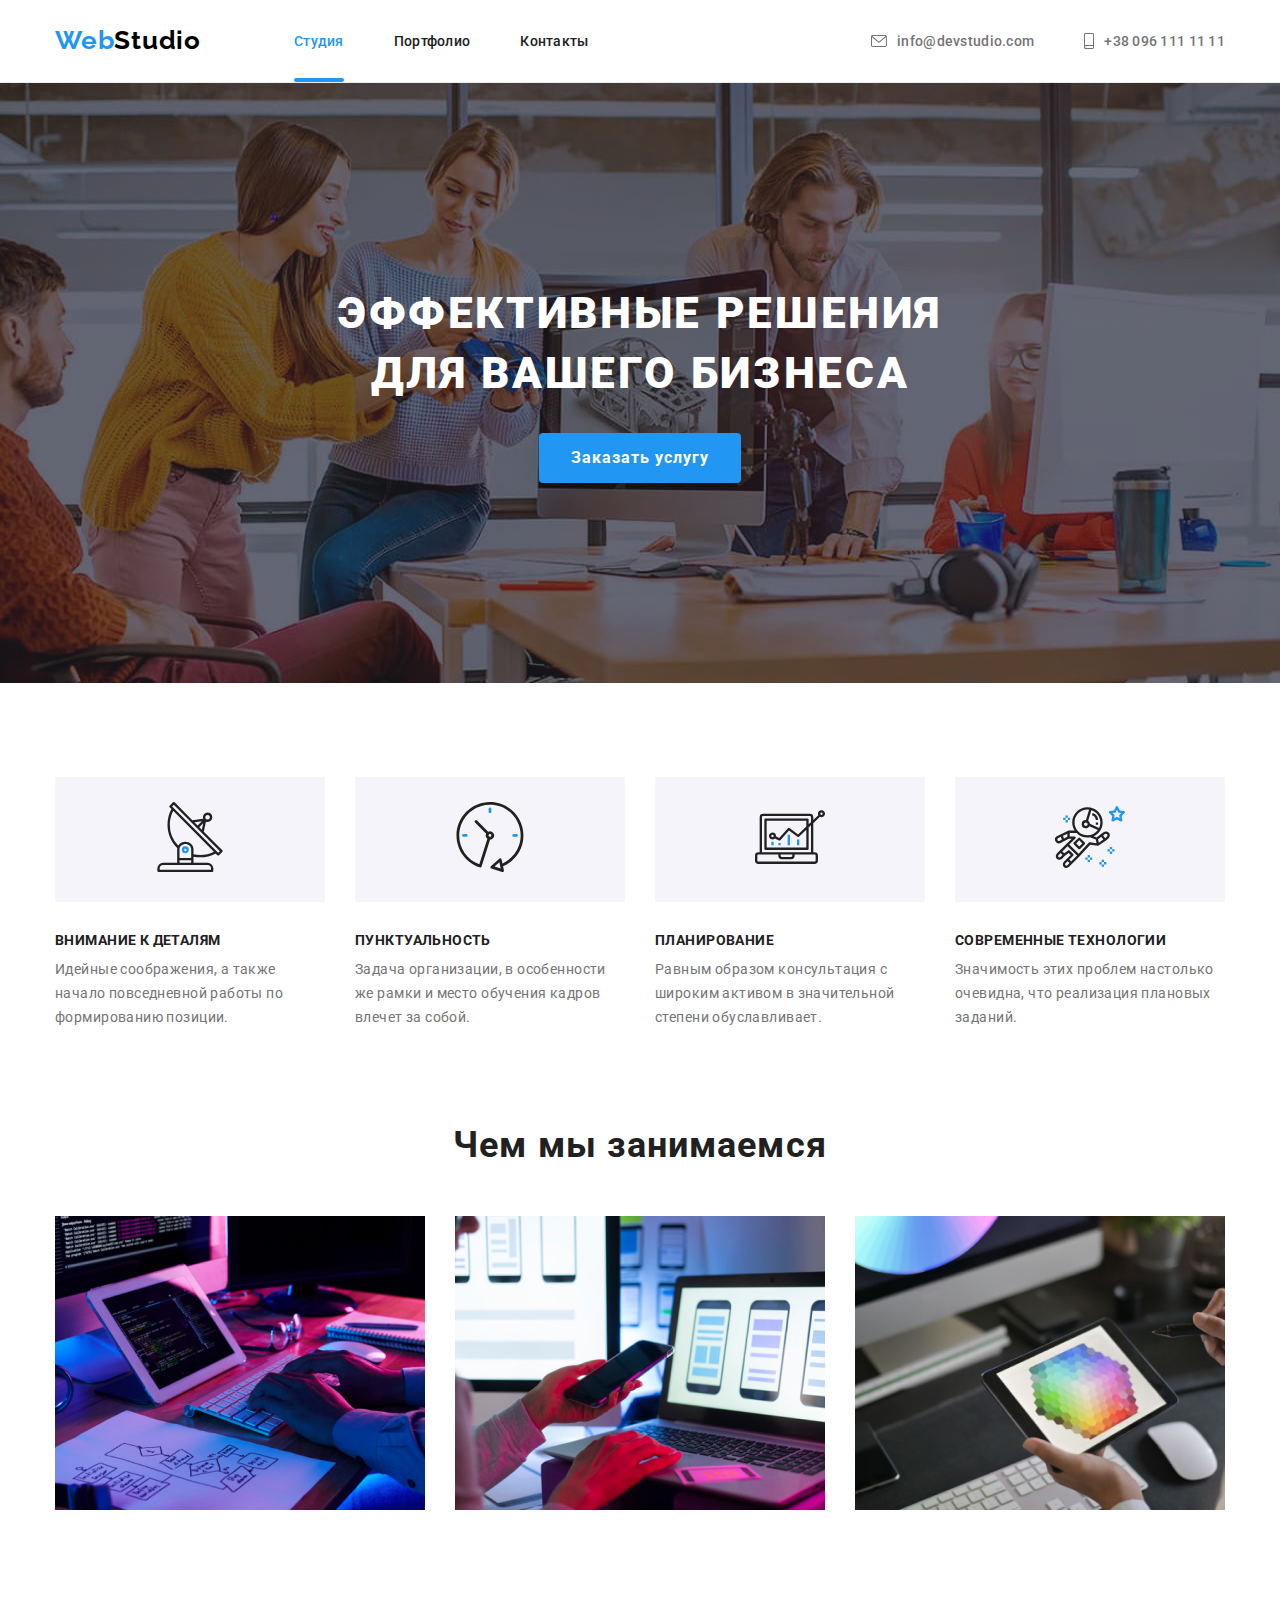
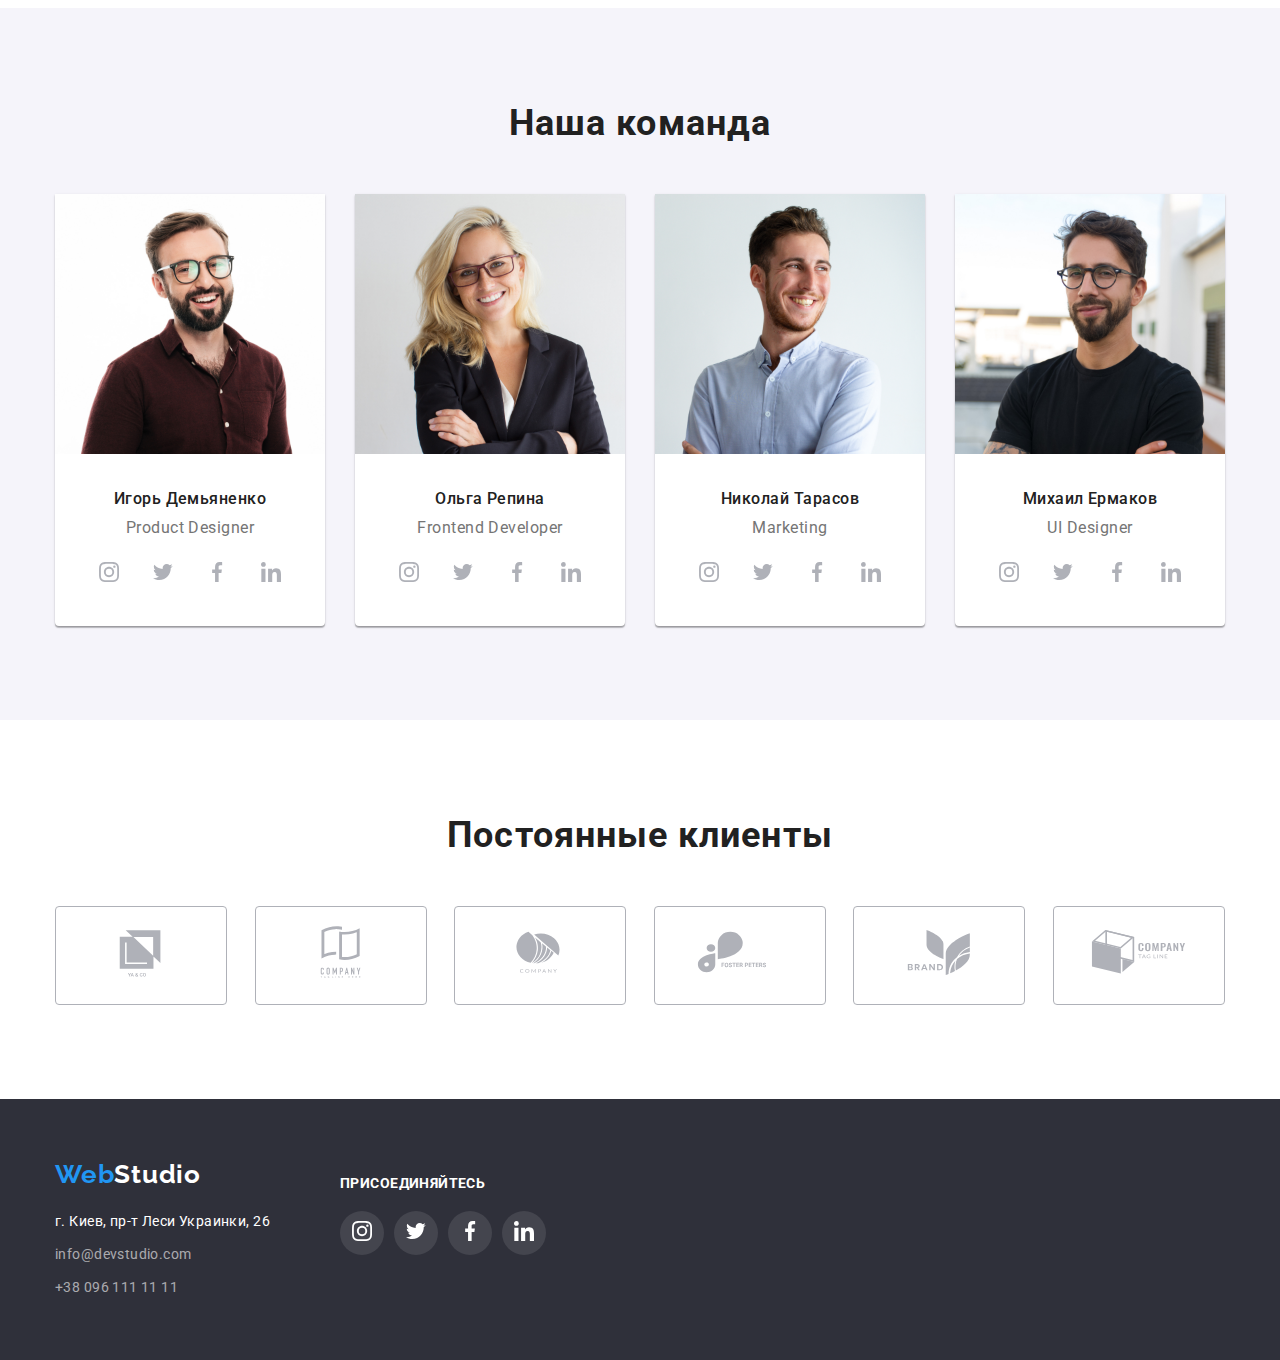
==== index.html @ 6a9461f4 "start" ====
<!DOCTYPE html>
<html lang="ru">
<head>
    <meta charset="UTF-8">
    <meta http-equiv="X-UA-Compatible" content="IE=edge">
    <meta name="viewport" content="width=device-width, initial-scale=1.0">
    <title>goit-markup-hw-01</title>
    <link rel="preconnect" href="https://fonts.gstatic.com">
    <link href="https://fonts.googleapis.com/css2?family=Raleway:wght@700&family=Roboto:wght@400;500;700;900&display=swap"
        rel="stylesheet">
    <link rel="stylesheet" href="https://cdnjs.cloudflare.com/ajax/libs/modern-normalize/1.0.0/modern-normalize.min.css">
    <link rel="stylesheet" href="./css/styles.css">
</head>
<body>
    <header class="page-header">
        <div class="container nav-media">
            <nav class="main-nav">
                <a href="./index.html" class="logo"> <span class="logo-primary">Web</span>Studio</a>
                <ul class="site-nav">
                    <li class="item"><a href="./index.html" class="link current">Студия</a></li>
                    <li class="item"><a href="./portfolio.html" class="link">Портфолио</a></li>
                    <li class="item"><a href="" class="link">Контакты</a></li>
                </ul>
            </nav>
            <ul class="site-media">
                <li class="item"><a href="mailto:info@devstudio.com" class="link"><svg class="icon" width="16px" height="12px">
                    <use href="./images/svg/symbol-defs.svg#envelope"></use>
                </svg>info@devstudio.com</a></li>
                <li class="item"><a href="tel:+380961111111" class="link"><svg class="icon" width="10px" height="16px">
                    <use href="./images/svg/symbol-defs.svg#smartphone"></use>
                </svg>+38 096 111 11 11</a></li>
            </ul>
        </div>
    </header>

    <main>
        <section class="hero">
            <div class="container">
                <h1 class="hero-title">Эффективные решения <br />для вашего бизнеса</h1>
                <button type="button" class="button primary">Заказать услугу</button>
            </div>
        </section>
        <section class="section">
            <div class="container">
                <h2 class="visually-hidden">Наши преимущества</h2>
                <ul class="features">
                    <li class="item">
                        <div class="features-icon">
                            <svg class="icon" width="70px" height="70px">
                                <use href="./images/svg/symbol-defs.svg#antenna1"></use>
                            </svg>
                        </div>  
                        <h3 class="features-title">Внимание к деталям</h3>
                        <p class="features-description">
                            Идейные соображения, а также начало повседневной работы по формированию позиции.
                        </p>
                    </li>
                    <li class="item">
                        <div class="features-icon">
                            <svg class="icon" width="70px" height="70px">
                                <use href="./images/svg/symbol-defs.svg#clock1"></use>
                            </svg>
                        </div>
                        <h3 class="features-title">Пунктуальность</h3>
                        <p class="features-description">
                            Задача организации, в особенности же рамки и место обучения кадров влечет за собой.
                        </p>
                    </li>
                    <li class="item">
                        <div class="features-icon">
                            <svg class="icon" width="70px" height="70px">
                                <use href="./images/svg/symbol-defs.svg#diagram1"></use>
                            </svg>
                        </div>
                        <h3 class="features-title">Планирование</h3>
                        <p class="features-description">
                            Равным образом консультация с широким активом в значительной степени обуславливает.
                        </p>
                    </li>
                    <li class="item">
                        <div class="features-icon">
                            <svg class="icon" width="70px" height="70px">
                                <use href="./images/svg/symbol-defs.svg#astronaut1"></use>
                            </svg>
                        </div>
                        <h3 class="features-title">Современные технологии</h3>
                        <p class="features-description">Значимость этих проблем настолько очевидна, что реализация плановых заданий.</p>
                    </li>
                </ul>
            </div>
        </section>
        <section class="section">
          <div class="container">
                <h2 class="section-title">Чем мы занимаемся</h2>
                <ul class="speciality">
                    <li class="item"><img src="./images/box1.jpg" alt="box1" width="370"></li>
                    <li class="item"><img src="./images/box2.jpg" alt="box2" width="370"></li>
                    <li class="item"><img src="./images/box3.jpg" alt="box3" width="370"></li>
                </ul>
          </div>
        </section>
        <section class="section section-team">
            <div class="container">
                <h2 class="section-title">Наша команда</h2>
                <ul class="team">
                    <li class="member-list">
                        <img src="./images/img1.jpg" alt="img1" width="270">
                        <div class="member-info">
                            <p class="team-member">Игорь Демьяненко</p>
                            <p class="team-position">Product Designer</p>
                        </div>
                        <div class="socials">
                            <ul class="member-socials">
                                <li class="item">
                                    <button type="button" class="button"><svg class="button-socials" width="20px" height="20px">
                                            <use href="./images/svg/symbol-defs.svg#instagram"></use>
                                        </svg></button>
                                </li>
                                <li class="item">
                                    <button type="button" class="button"><svg class="button-socials" width="20px" height="20px">
                                        <use href="./images/svg/symbol-defs.svg#twitter"></use>
                                    </svg></button></li>
                                    
                                </li>
                                <li class="item">
                                    <button type="button" class="button"><svg class="button-socials" width="20px" height="20px">
                                            <use href="./images/svg/symbol-defs.svg#facebook"></use>
                                        </svg></button>
                                </li>
                                <li class="item">
                                    <button type="button" class="button"><svg class="button-socials" width="20px" height="20px">
                                            <use href="./images/svg/symbol-defs.svg#linkedin"></use>
                                        </svg></button>
                                </li>
                            </ul>
                        </div>
                    </li>
                    <li class="member-list">
                        <img src="./images/img2.jpg" alt="img2" width="270">
                        <div class="member-info">
                            <p class="team-member">Ольга Репина</p>
                            <p class="team-position">Frontend Developer</p>
                        </div>
                        <div class="socials">
                            <ul class="member-socials">
                                <li class="item">
                                    <button type="button" class="button"><svg class="button-socials" width="20px" height="20px">
                                            <use href="./images/svg/symbol-defs.svg#instagram"></use>
                                        </svg></button>
                                </li>
                                <li class="item">
                                    <button type="button" class="button"><svg class="button-socials" width="20px" height="20px">
                                            <use href="./images/svg/symbol-defs.svg#twitter"></use>
                                        </svg></button>
                                </li>
                        
                                </li>
                                <li class="item">
                                    <button type="button" class="button"><svg class="button-socials" width="20px" height="20px">
                                            <use href="./images/svg/symbol-defs.svg#facebook"></use>
                                        </svg></button>
                                </li>
                                <li class="item">
                                    <button type="button" class="button"><svg class="button-socials" width="20px" height="20px">
                                            <use href="./images/svg/symbol-defs.svg#linkedin"></use>
                                        </svg></button>
                                </li>
                            </ul>
                        </div>
                    </li>
                    <li class="member-list">
                        <img src="./images/img3.jpg" alt="img3" width="270">
                        <div class="member-info">
                            <p class="team-member">Николай Тарасов</p>
                            <p class="team-position">Marketing</p>
                        </div>
                        <div class="socials">
                            <ul class="member-socials">
                                <li class="item">
                                    <button type="button" class="button"><svg class="button-socials" width="20px" height="20px">
                                            <use href="./images/svg/symbol-defs.svg#instagram"></use>
                                        </svg></button>
                                </li>
                                <li class="item">
                                    <button type="button" class="button"><svg class="button-socials" width="20px" height="20px">
                                            <use href="./images/svg/symbol-defs.svg#twitter"></use>
                                        </svg></button>
                                </li>
                        
                                </li>
                                <li class="item">
                                    <button type="button" class="button"><svg class="button-socials" width="20px" height="20px">
                                            <use href="./images/svg/symbol-defs.svg#facebook"></use>
                                        </svg></button>
                                </li>
                                <li class="item">
                                    <button type="button" class="button"><svg class="button-socials" width="20px" height="20px">
                                            <use href="./images/svg/symbol-defs.svg#linkedin"></use>
                                        </svg></button>
                                </li>
                            </ul>
                        </div>
                    </li>
                    <li class="member-list">
                        <img src="./images/img4.jpg" alt="img4" width="270">
                        <div class="member-info">
                            <p class="team-member">Михаил Ермаков</p>
                            <p class="team-position">UI Designer</p>
                        </div>
                        <div class="socials">
                            <ul class="member-socials">
                                <li class="item">
                                    <button type="button" class="button"><svg class="button-socials" width="20px" height="20px">
                                            <use href="./images/svg/symbol-defs.svg#instagram"></use>
                                        </svg></button>
                                </li>
                                <li class="item">
                                    <button type="button" class="button"><svg class="button-socials" width="20px" height="20px">
                                        <use href="./images/svg/symbol-defs.svg#twitter"></use>
                                    </svg></button></li>
                                    
                                </li>
                                <li class="item">
                                    <button type="button" class="button"><svg class="button-socials" width="20px" height="20px">
                                            <use href="./images/svg/symbol-defs.svg#facebook"></use>
                                        </svg></button>
                                </li>
                                <li class="item">
                                    <button type="button" class="button"><svg class="button-socials" width="20px" height="20px">
                                            <use href="./images/svg/symbol-defs.svg#linkedin"></use>
                                        </svg></button>
                                </li>
                            </ul>
                        </div>
                    </li>
                
                </ul>
            </div>
        </section>
        <section class="section">
            <div class="container">
                <h2 class="section-title">Постоянные клиенты</h2>
                <ul class="clients-icons">
                    <li class="item">
                        <button type="button" class="button"><svg class="button-clients" width="106px" height="60px">
                        <use href="./images/svg/symbol-defs.svg#Client1"></use>
                    </svg> </button>
                    </li>
                    <li class="item">
                        <button type="button" class="button"><svg class="button-clients" width="106px" height="60px">
                                <use href="./images/svg/symbol-defs.svg#Client2"></use>
                            </svg> </button>
                    </li>
                    <li class="item">
                        <button type="button" class="button"><svg class="button-clients" width="106px" height="60px">
                                <use href="./images/svg/symbol-defs.svg#Client3"></use>
                            </svg> </button>
                    </li>
                    <li class="item">
                        <button type="button" class="button"><svg class="button-clients" width="106px" height="60px">
                                <use href="./images/svg/symbol-defs.svg#Client4"></use>
                            </svg> </button>
                    </li>
                    <li class="item">
                        <button type="button" class="button"><svg class="button-clients" width="106px" height="60px">
                                <use href="./images/svg/symbol-defs.svg#Client5"></use>
                            </svg> </button>
                    </li>
                    <li class="item">
                        <button type="button" class="button"><svg class="button-clients" width="106px" height="60px">
                                <use href="./images/svg/symbol-defs.svg#Client6"></use>
                            </svg> </button>
                    </li>
                </ul>
            </div>
        </section>
        
    </main>

    <footer class="footer">
        <div class="container">
            <div class="address-info">
                <a href="./index.html" class="logo"> <span class="logo-primary">Web</span>Studio</a>
                <address>
                    <ul class="address">
                        <li>
                            <p class="item">г. Киев, пр-т Леси Украинки, 26</p>
                        </li>
                        <li class="media">
                            <p class="item">info@devstudio.com</p>
                        </li>
                        <li class="media">
                            <p class="item">+38 096 111 11 11</p>
                        </li>
                    </ul>
                </address>
            </div>
            <div class="social">
                    <p class="social-invite">присоединяйтесь</p>
                    <ul class="footer-socials">
                        <li class="item">
                            <button type="button" class="button"><svg class="button-socials" width="20px" height="20px">
                                    <use href="./images/svg/symbol-defs.svg#instagram"></use>
                                </svg></button>
                        </li>
                        <li class="item">
                            <button type="button" class="button"><svg class="button-socials" width="20px" height="20px">
                                    <use href="./images/svg/symbol-defs.svg#twitter"></use>
                                </svg></button>
                        </li>
                    
                        </li>
                        <li class="item">
                            <button type="button" class="button"><svg class="button-socials" width="20px" height="20px">
                                    <use href="./images/svg/symbol-defs.svg#facebook"></use>
                                </svg></button>
                        </li>
                        <li class="item">
                            <button type="button" class="button"><svg class="button-socials" width="20px" height="20px">
                                    <use href="./images/svg/symbol-defs.svg#linkedin"></use>
                                </svg></button>
                        </li>
                    </ul>

            </div>
        </div>
    </footer>
</body>
</html>
---- css/styles.css ----
:root {
  --nav-text-color: rgba(33, 33, 33, 1);
  --title-text-color: rgba(33, 33, 33, 1);
  --text-color: rgba(117, 117, 117, 1);
  --accent-color: rgba(33, 150, 243, 1);
  --primary-bg-color: #ffffff;
  --secondary-bg-color: rgba(47, 48, 58, 1);
  --white-color: rgba(255, 255, 255, 1);
  --button-background: rgba(245, 244, 250, 1);
  --card-set-gap: 30px;
  --socials-color: #afb1b8;
}

body {
  background-color: var(--primary-bg-color);
  color: var(--text-color);
  font-family: Roboto;
}

/* Header */

.page-header {
  border-bottom: 1px solid #ececec;
}

.container {
  width: 1200px;
  padding-left: 15px;
  padding-right: 15px;
  margin: 0 auto;
}

.nav-media {
  display: flex;
  align-items: center;
}

.main-nav {
  display: flex;
  align-items: center;
}

.site-nav {
  display: flex;
  list-style: none;
  margin-left: 93px;
}

.site-media {
  list-style: none;
  display: flex;
  margin-left: auto;
  align-items: center;
}

.site-nav .item:not(:last-child) {
  margin-right: 50px;
}

.site-nav .item,
.site-media .item {
  padding-top: 32px;
  padding-bottom: 32px;
}

.site-media .item:not(:last-child) {
  margin-right: 50px;
}

.logo {
  color: rgba(0, 0, 0, 1);
  font-family: Raleway;
  font-weight: bold;
  font-size: 26px;
  line-height: 1.192;
  letter-spacing: 0.03em;
  text-decoration: none;
  padding-bottom: 25px;
  padding-top: 24px;
}

.logo-primary {
  color: rgba(33, 150, 243, 1);
}

.logo:hover,
.logo:focus {
  color: var(--accent-color);
}

.site-nav .link {
  color: var(--nav-text-color);
  font-weight: 500;
  font-size: 14px;
  line-height: 1.143;
  letter-spacing: 0.02em;
  text-decoration: none;
}

.site-nav .link:hover,
.site-nav .link:focus,
.site-media .link:hover,
.site-media .link:focus {
  color: var(--accent-color);
}

.site-nav .link.current {
  position: relative;
  color: var(--accent-color);
}

.site-nav .link.current::after {
  content: "";
  position: absolute;
  width: 100%;
  height: 4px;
  top: 45px;
  left: 0;
  background: #2196f3;
  border-radius: 2px;
}

.site-media .link {
  display: flex;
  align-items: center;
  color: var(--text-color);
  font-weight: 500;
  font-size: 14px;
  line-height: 1.143;
  letter-spacing: 0.02em;
  text-decoration: none;
}

.site-media,
.site-nav {
  padding: 0px;
  margin-top: 0;
  margin-bottom: 0;
}

.site-media .icon {
  margin-right: 10px;
  fill: currentColor;
}

/* Main */
/* hero-section */

.hero {
  max-width: 1600px;
  height: 600px;
  background-color: var(--secondary-bg-color);
  background-image: linear-gradient(
      to right,
      rgba(47, 48, 58, 0.4),
      rgba(47, 48, 58, 0.4)
    ),
    url(../images/img9.jpg);
  background-repeat: no-repeat;
  background-position: center;
  padding-top: 200px;
  padding-bottom: 200px;
  margin: auto;
}

.hero-title {
  margin-top: 0px;
  margin-bottom: 30px;
  margin-left: auto;
  margin-right: auto;
  color: var(--white-color);
  font-weight: 900;
  font-size: 44px;
  line-height: 1.364;
  text-align: center;
  letter-spacing: 0.06em;
  text-transform: uppercase;
}

.button.primary {
  color: var(--white-color);
  background-color: var(--accent-color);
  box-shadow: 0px 4px 4px rgba(0, 0, 0, 0.15);
  border-radius: 4px;
  font-weight: bold;
  font-size: 16px;
  line-height: 1.875;
  display: flex;
  align-items: center;
  text-align: center;
  letter-spacing: 0.06em;
  font-family: inherit;
  cursor: pointer;
  padding: 10px 32px;
  border: 0px;
  margin: auto;
}

/* features-section */

.visually-hidden {
  position: absolute;
  clip: rect(0 0 0 0);
  width: 1px;
  height: 1px;
  margin: -1px;
}
.section {
  padding-top: 94px;
}

.section-title {
  color: var(--title-text-color);
  font-weight: bold;
  font-size: 36px;
  line-height: 1.167;
  text-align: center;
  letter-spacing: 0.03em;
  margin: 0;
  margin-bottom: 50px;
}

.features {
  display: flex;
  list-style: none;
  padding: 0px;
  margin-top: 0;
  margin-bottom: 0;
}

.features .item {
  width: 270px;
}

.features-icon {
  text-align: center;
  background-color: #f5f4fa;
  padding: 25px 100px;
  margin-bottom: 30px;
}

.features .item:not(:last-child) {
  margin-right: 30px;
}

.features-title {
  color: var(--title-text-color);
  font-weight: bold;
  font-size: 14px;
  line-height: 1.143;
  letter-spacing: 0.03em;
  text-transform: uppercase;
  margin-top: 0px;
  margin-bottom: 10px;
}

.features-description {
  font-weight: normal;
  font-size: 14px;
  line-height: 1.714;
  letter-spacing: 0.03em;
  margin: 0;
}

/* speciality */

.speciality {
  display: flex;
  list-style: none;
  padding-bottom: 94px;
  margin: 0 auto;
  padding-left: 0;
}

.speciality .item:not(:last-child) {
  margin-right: 30px;
}

/* team */

.team {
  display: flex;
  list-style: none;
  padding-bottom: 94px;
  padding-left: 0;
  margin: 0;
}

.team .member-list:not(:last-child) {
  margin-right: 30px;
}

.section-team {
  background-color: rgba(245, 244, 250, 1);
}

.member-list {
  background-color: var(--primary-bg-color);
  text-align: center;
  width: 270px;
  box-shadow: 0px 1px 3px rgba(0, 0, 0, 0.12), 0px 1px 1px rgba(0, 0, 0, 0.14),
    0px 2px 1px rgba(0, 0, 0, 0.2);
  border-radius: 0px 0px 4px 4px;
}

.member-info {
  padding-top: 30px;
  margin-bottom: 16px;
}

.team-member {
  color: var(--title-text-color);
  font-weight: 500;
  font-size: 16px;
  line-height: 1.187;
  letter-spacing: 0.03em;
  margin: 0 0 10px 0;
}

.team-position {
  font-size: 16px;
  line-height: 1.187;
  text-align: center;
  letter-spacing: 0.03em;
  margin: 0;
}

.socials {
  padding: 0 32px 30px 32px;
}

.member-socials {
  display: flex;
  justify-content: space-between;
  list-style: none;
  padding-left: 0;
  margin: 0;
}

.member-socials .button {
  width: 44px;
  height: 44px;
  border: none;
  padding: 0;
  background-color: var(--primary-bg-color);
  border-radius: 50%;
  cursor: pointer;
  color: var(--socials-color);
}

.button-socials {
  fill: currentColor;
}

.button:hover,
.button:focus {
  background-color: var(--accent-color);
  color: var(--white-color);
}

.clients-icons {
  display: flex;
  justify-content: space-between;
  list-style: none;
  padding-left: 0;
  padding-bottom: 94px;
  margin: 0;
}

.clients-icons .button {
  padding: 16px 32px;
  background-color: var(--primary-bg-color);
  border-radius: 50%;
  border: 1px solid #afb1b8;
  box-sizing: border-box;
  border-radius: 4px;
  cursor: pointer;
  color: var(--socials-color);
}

.button-clients {
  fill: currentColor;
}

.clients-icons .button:hover,
.clients-icons .button:focus {
  color: var(--accent-color);
  border-color: var(--accent-color);
}

/* footer */

.footer {
  display: flex;
  background-color: var(--secondary-bg-color);
  max-width: 1600px;
  margin: 0 auto;
}

.footer .container {
  display: flex;
  align-items: center;
}

.footer .logo {
  display: inline-block;
  color: var(--white-color);
  margin: 0 0 20px 0;
  padding: 0;
}

.address {
  display: inline-block;
  color: var(--white-color);
  font-family: Roboto;
  font-style: normal;
  font-weight: normal;
  font-size: 14px;
  line-height: 1.714;
  letter-spacing: 0.03em;
  list-style: none;
  padding-left: 0;
  margin: 0;
  padding-bottom: 60px;
}

.address .item {
  margin: 0;
}

.footer .media {
  color: rgba(255, 255, 255, 0.6);
  margin-top: 9px;
}

.footer-socials {
  display: flex;
  align-items: center;
  list-style: none;
  padding-left: 0;
  margin: 0;
}

.social-invite {
  font-weight: bold;
  font-size: 14px;
  line-height: 1.143;
  letter-spacing: 0.03em;
  text-transform: uppercase;
  color: var(--white-color);
  margin: 0;
  margin-bottom: 20px;
}

.footer-socials .button {
  width: 44px;
  height: 44px;
  border: none;
  padding: 0;
  background-color: rgba(255, 255, 255, 0.1);
  border-radius: 50%;
  cursor: pointer;
  color: var(--white-color);
}

.address-info {
  margin-right: 70px;
  padding-top: 60px;
}

.footer .social {
  padding-top: 72px;
  padding-bottom: 100px;
}

.footer-socials .item:not(:last-child) {
  margin-right: 10px;
}

.footer-socials .button:hover,
.footer-socials .button:focus {
  background-color: var(--accent-color);
}

/* portfolio */

.portfolio {
  padding-top: 94px;
  padding-bottom: 94px;
}

.filter {
  display: flex;
  justify-content: center;
  list-style: none;
  padding-left: 0;
  margin: 0 0 50px 0;
}

.filter .item:not(:last-child) {
  margin-right: 8px;
}

.filter .button.current {
  color: var(--white-color);
  background-color: var(--accent-color);
  /* box-shadow: 0px 3px 1px rgba(0, 0, 0, 0.1), 0px 1px 2px rgba(0, 0, 0, 0.08),
    0px 2px 2px rgba(0, 0, 0, 0.12); */
  border-radius: 4px;
  font-weight: 500;
  font-size: 16px;
  line-height: 1.625;
  text-align: center;
  letter-spacing: 0.03em;
  font-family: inherit;
  cursor: pointer;
  padding: 6px 22px;
  border: 0px;
  margin: auto;
}

.filter .button {
  color: var(--title-text-color);
  background-color: var(--button-background);
  border-radius: 4px;
  font-weight: 500;
  font-size: 16px;
  line-height: 1.625;
  text-align: center;
  letter-spacing: 0.03em;
  font-family: inherit;
  cursor: pointer;
  padding: 6px 22px;
  border: 0px;
  margin: auto;
}

.filter .button:hover,
.filter .button:focus {
  box-shadow: 0px 3px 1px rgba(0, 0, 0, 0.1), 0px 1px 2px rgba(0, 0, 0, 0.08),
    0px 2px 2px rgba(0, 0, 0, 0.12);
  background-color: var(--accent-color);
  color: var(--white-color);
}

.example-list:hover,
.example-list:focus {
  box-shadow: 0px 1px 1px rgba(0, 0, 0, 0.12), 0px 4px 4px rgba(0, 0, 0, 0.06),
    1px 4px 6px rgba(0, 0, 0, 0.16);
  cursor: pointer;
}
.examples {
  display: flex;
  flex-wrap: wrap;
  list-style: none;
  padding: 0;
  margin: 0;
  margin-top: calc(-1 * var(--card-set-gap));
  margin-left: calc(-1 * var(--card-set-gap));
}

.examples > .example-list {
  background-color: var(--white-color);
  box-sizing: border-box;
  flex-basis: calc(100% / 3 - var(--card-set-gap));
  margin-left: var(--card-set-gap);
  margin-top: var(--card-set-gap);
}

.example-image {
  display: block;
  max-width: 100%;
  height: auto;
}

.example {
  padding: 20px 24px;
  border: 1px solid #eeeeee;
}

.example-name {
  color: var(--title-text-color);
  font-weight: bold;
  font-size: 18px;
  line-height: 2;
  letter-spacing: 0.06em;
  margin: 0;
  margin-bottom: 4px;
}

.example-filter {
  font-size: 16px;
  line-height: 1.875;
  letter-spacing: 0.03em;
  margin: 0;
}
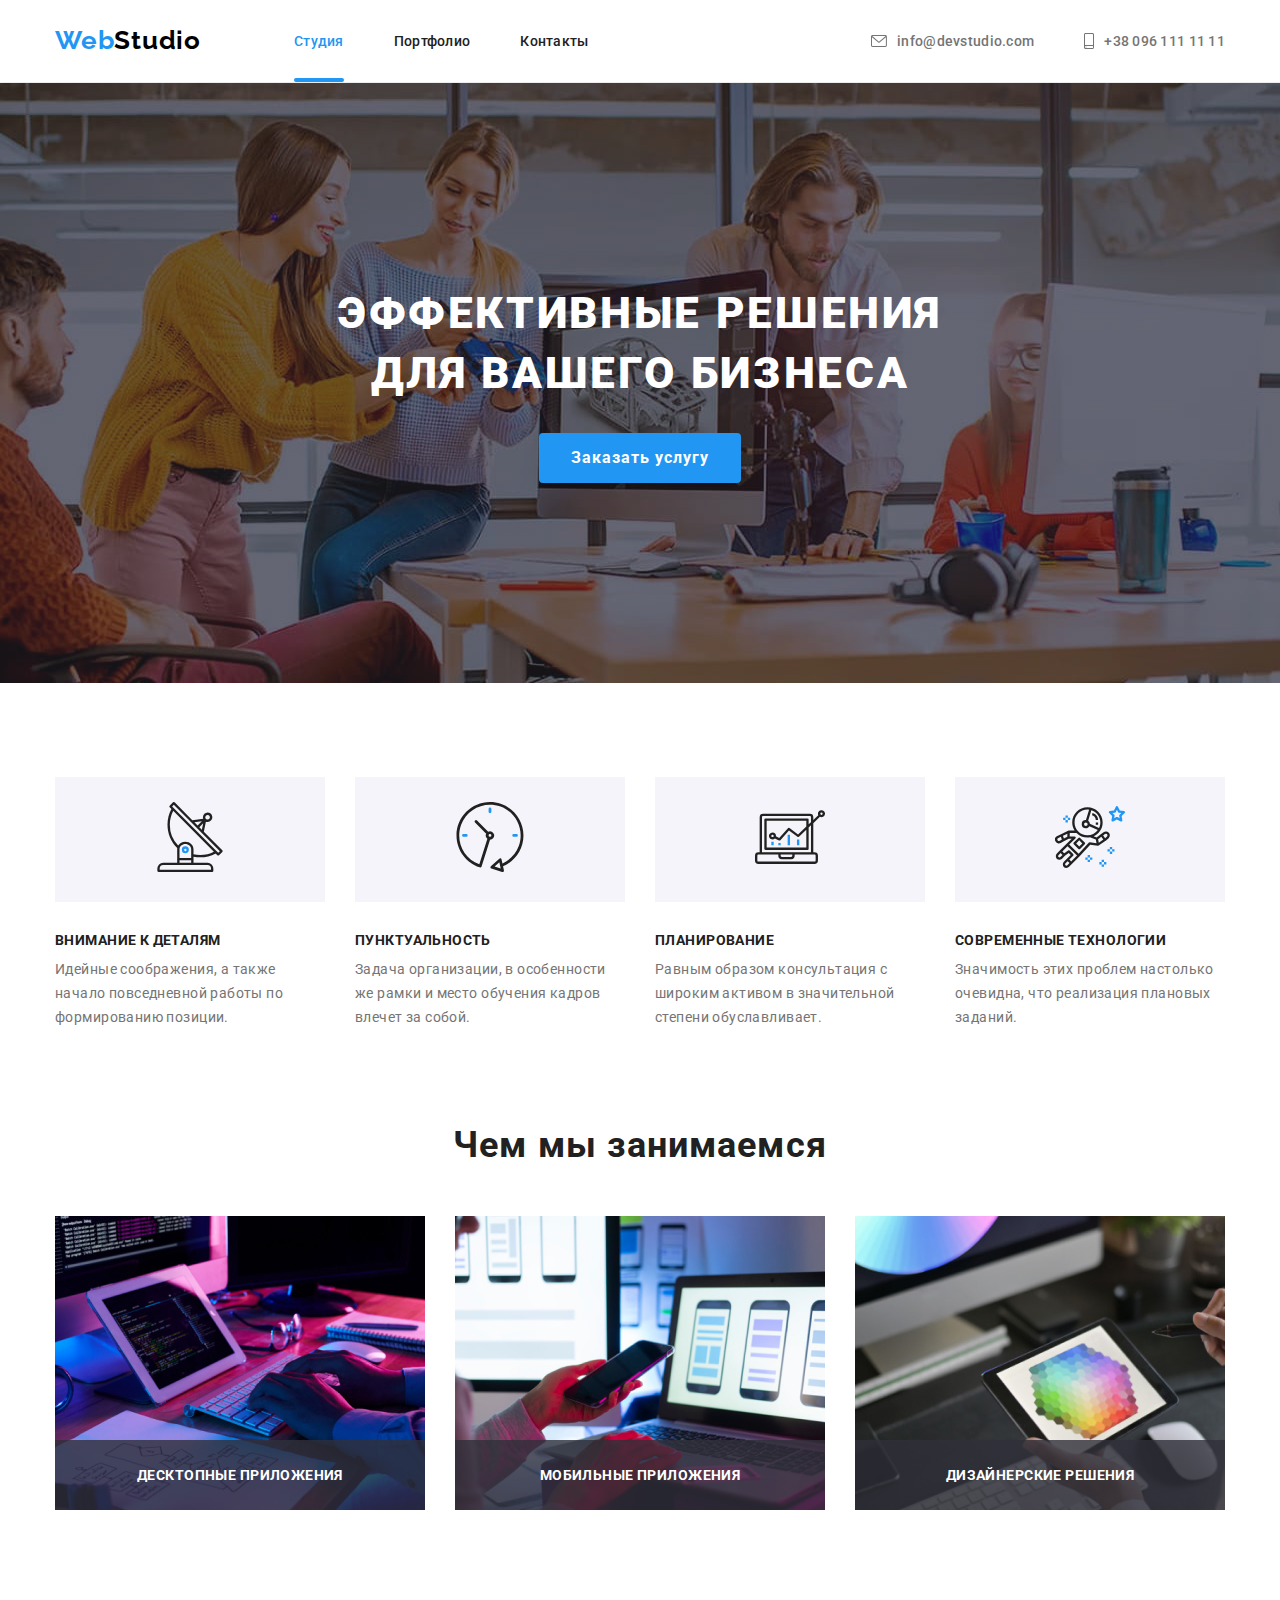
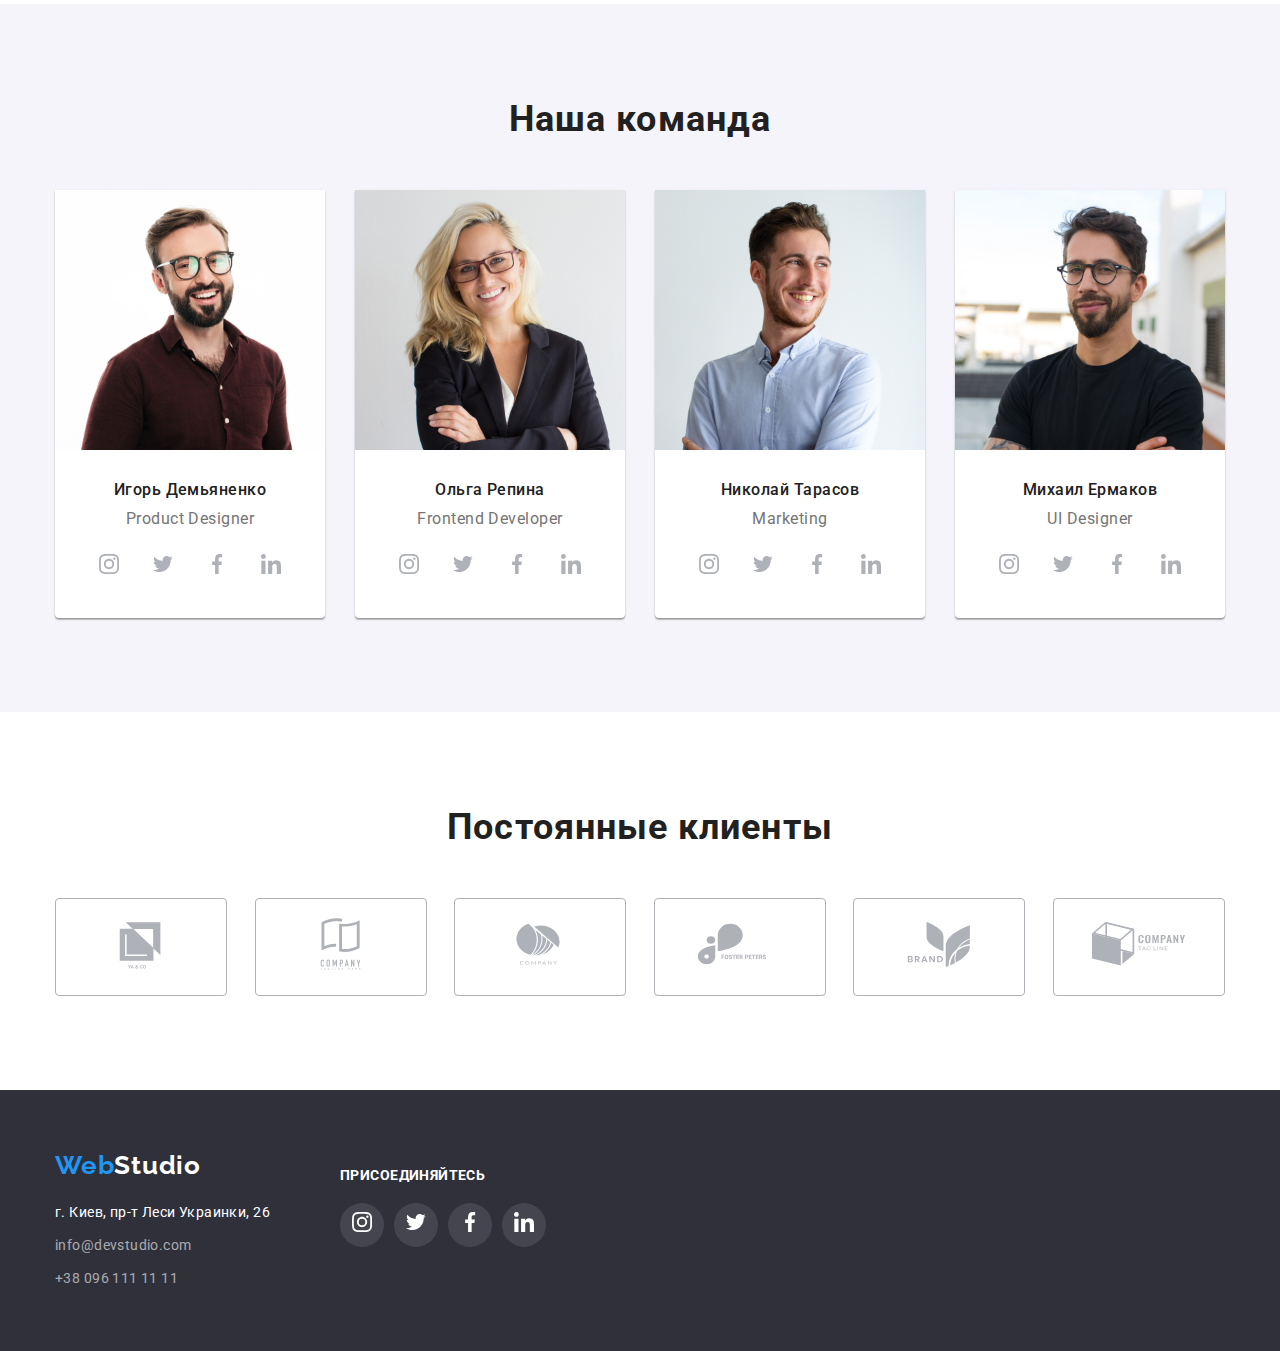
==== commit 885e7cfc: "header+spec" ====
--- a/index.html
+++ b/index.html
@@ -93,9 +93,24 @@
           <div class="container">
                 <h2 class="section-title">Чем мы занимаемся</h2>
                 <ul class="speciality">
-                    <li class="item"><img src="./images/box1.jpg" alt="box1" width="370"></li>
-                    <li class="item"><img src="./images/box2.jpg" alt="box2" width="370"></li>
-                    <li class="item"><img src="./images/box3.jpg" alt="box3" width="370"></li>
+                    <li class="item"> 
+                        <div class="thumb">
+                            <img src="./images/box1.jpg" alt="box1" width="370" class="speciality-image">
+                            <p class="label">десктопные приложения</p>
+                        </div>
+                    </li>
+                    <li class="item">
+                        <div class="thumb">
+                            <img src="./images/box2.jpg" alt="box2" width="370" class="speciality-image">
+                            <p class="label">мобильные приложения</p>
+                        </div>
+                    </li>
+                    <li class="item">
+                        <div class="thumb">
+                            <img src="./images/box3.jpg" alt="box3" width="370" class="speciality-image">
+                            <p class="label">дизайнерские решения</p>
+                        </div>
+                    </li>
                 </ul>
           </div>
         </section>
@@ -104,7 +119,7 @@
                 <h2 class="section-title">Наша команда</h2>
                 <ul class="team">
                     <li class="member-list">
-                        <img src="./images/img1.jpg" alt="img1" width="270">
+                        <img src="./images/img1.jpg" alt="img1" width="270" class="member-image">
                         <div class="member-info">
                             <p class="team-member">Игорь Демьяненко</p>
                             <p class="team-position">Product Designer</p>
@@ -136,7 +151,7 @@
                         </div>
                     </li>
                     <li class="member-list">
-                        <img src="./images/img2.jpg" alt="img2" width="270">
+                        <img src="./images/img2.jpg" alt="img2" width="270" class="member-image">
                         <div class="member-info">
                             <p class="team-member">Ольга Репина</p>
                             <p class="team-position">Frontend Developer</p>
@@ -169,7 +184,7 @@
                         </div>
                     </li>
                     <li class="member-list">
-                        <img src="./images/img3.jpg" alt="img3" width="270">
+                        <img src="./images/img3.jpg" alt="img3" width="270" class="member-image">
                         <div class="member-info">
                             <p class="team-member">Николай Тарасов</p>
                             <p class="team-position">Marketing</p>
@@ -202,7 +217,7 @@
                         </div>
                     </li>
                     <li class="member-list">
-                        <img src="./images/img4.jpg" alt="img4" width="270">
+                        <img src="./images/img4.jpg" alt="img4" width="270" class="member-image">
                         <div class="member-info">
                             <p class="team-member">Михаил Ермаков</p>
                             <p class="team-position">UI Designer</p>
--- a/css/styles.css
+++ b/css/styles.css
@@ -276,6 +276,34 @@
   margin-right: 30px;
 }
 
+.speciality-image {
+  display: block;
+  max-width: 100%;
+  height: auto;
+}
+
+.speciality .thumb {
+  position: relative;
+}
+
+.label {
+  position: absolute;
+  bottom: 0;
+  left: 0;
+  width: 100%;
+  margin: 0;
+  padding: 27px;
+  font-weight: bold;
+  font-size: 14px;
+  line-height: 1.143;
+  text-align: center;
+  letter-spacing: 0.03em;
+  text-transform: uppercase;
+  color: var(--white-color);
+  background-color: rgba(47, 48, 58, 0.8);
+  border: none;
+}
+
 /* team */
 
 .team {
@@ -306,6 +334,12 @@
 .member-info {
   padding-top: 30px;
   margin-bottom: 16px;
+}
+
+.member-image {
+  display: block;
+  max-width: 100%;
+  height: auto;
 }
 
 .team-member {
@@ -575,7 +609,9 @@
 
 .example {
   padding: 20px 24px;
-  border: 1px solid #eeeeee;
+  border-bottom: 1px solid #eeeeee;
+  border-left: 1px solid #eeeeee;
+  border-right: 1px solid #eeeeee;
 }
 
 .example-name {
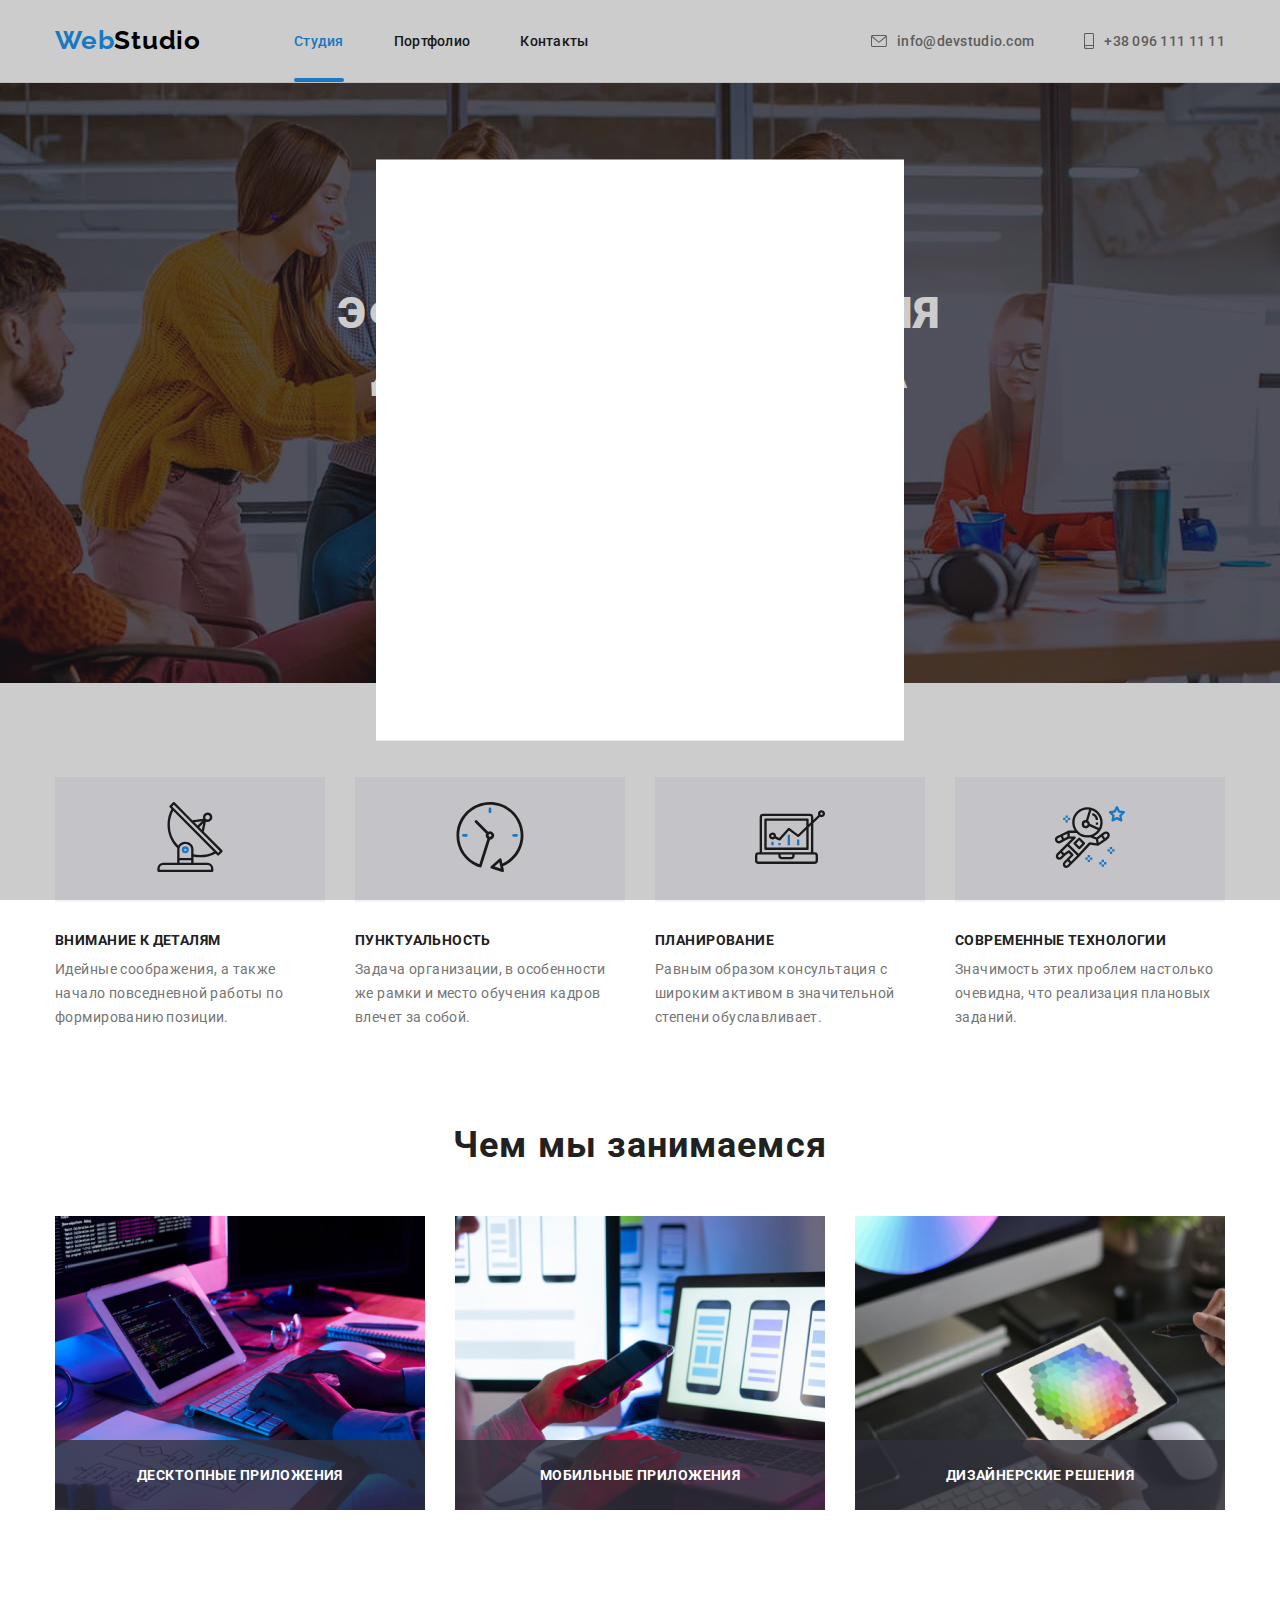
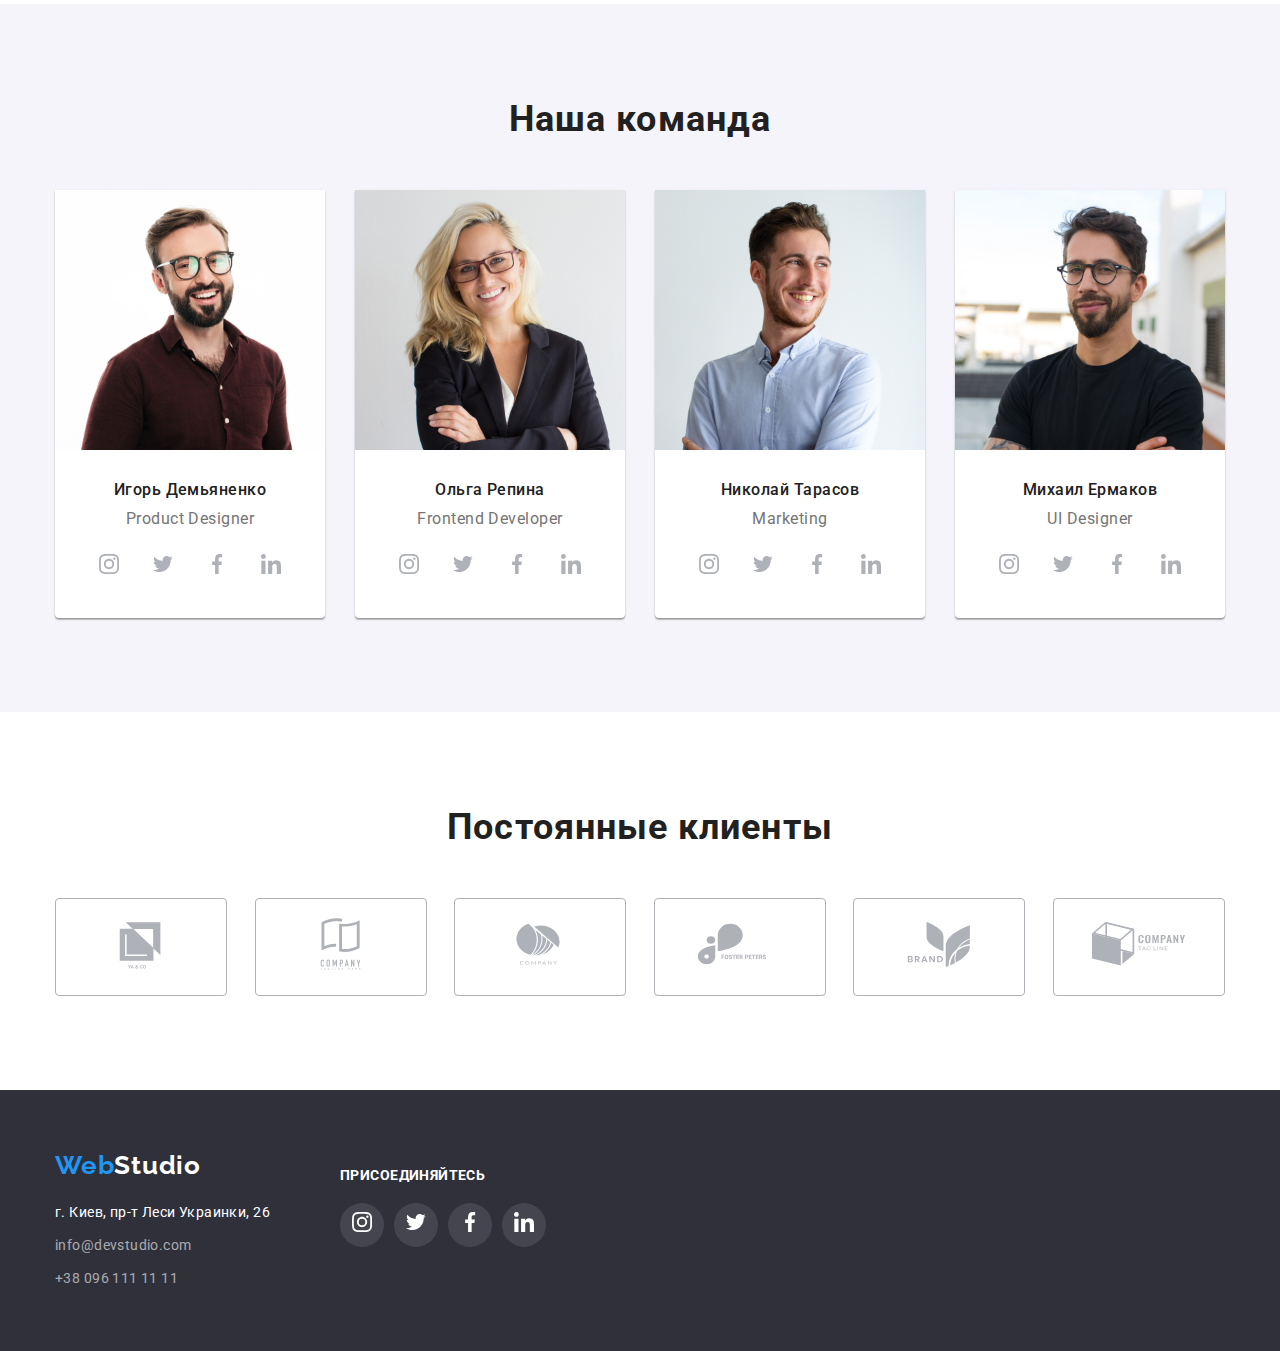
==== commit 9da3c2c8: "modal" ====
--- a/index.html
+++ b/index.html
@@ -340,5 +340,9 @@
             </div>
         </div>
     </footer>
+
+    <div class="backdrop">
+        <div class="modal"></div>
+    </div>
 </body>
 </html>--- a/css/styles.css
+++ b/css/styles.css
@@ -9,6 +9,7 @@
   --button-background: rgba(245, 244, 250, 1);
   --card-set-gap: 30px;
   --socials-color: #afb1b8;
+  --backdrop-color: rgba(0, 0, 0, 0.2);
 }
 
 body {
@@ -516,6 +517,25 @@
   background-color: var(--accent-color);
 }
 
+.backdrop {
+  position: fixed;
+  top: 0;
+  left: 0;
+  width: 100%;
+  height: 100%;
+  background-color: var(--backdrop-color);
+}
+
+.modal {
+  width: 528px;
+  height: 581px;
+  background-color: var(--primary-bg-color);
+  position: absolute;
+  top: 50%;
+  left: 50%;
+  transform: translate(-50%, -50%);
+}
+
 /* portfolio */
 
 .portfolio {
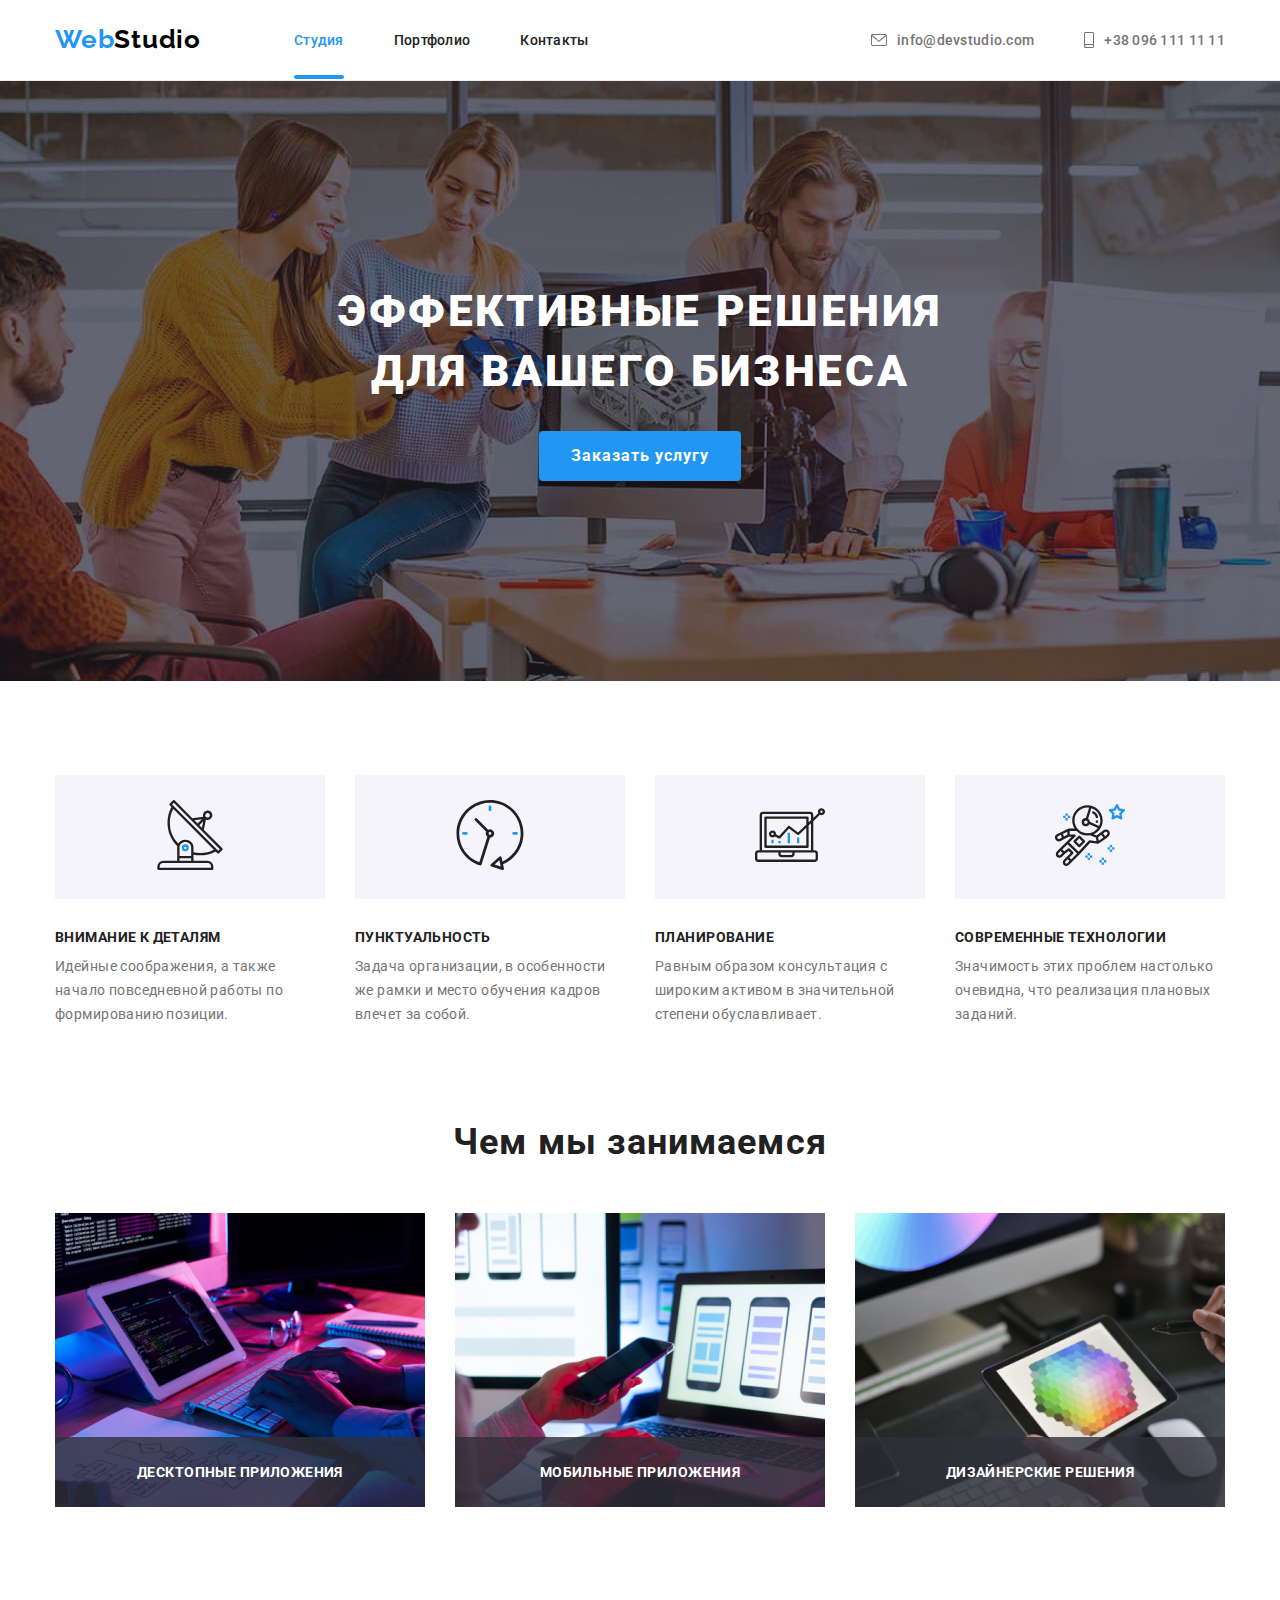
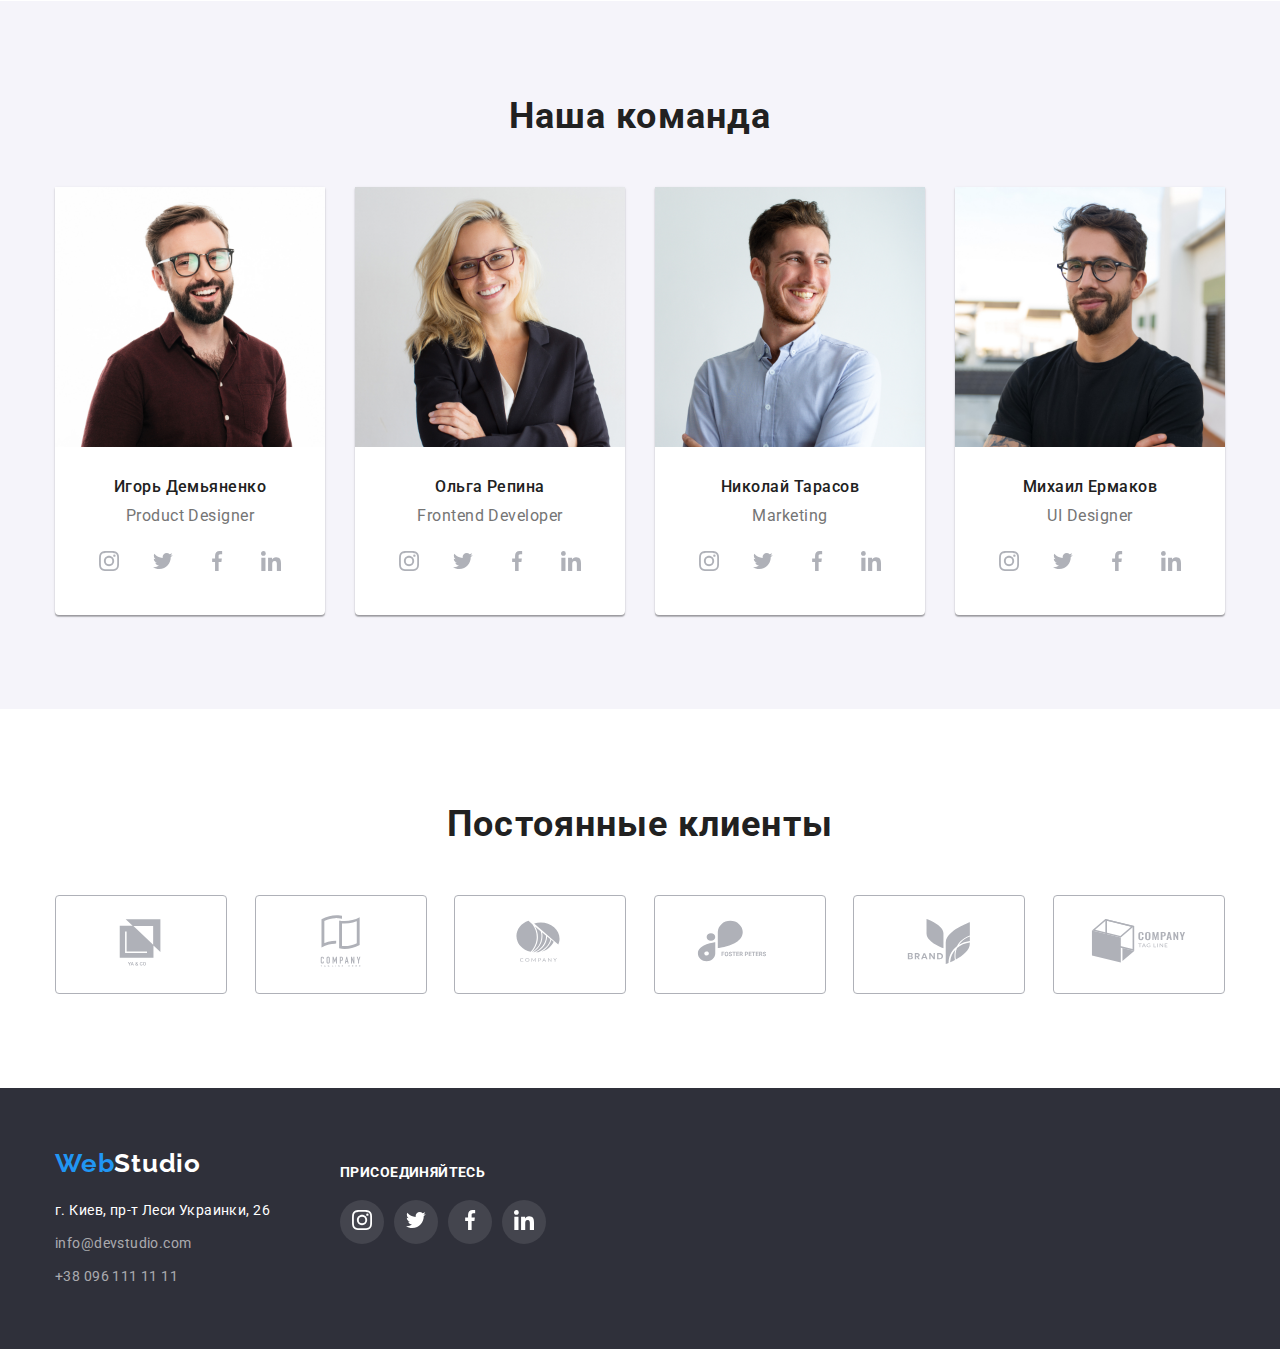
==== commit 32a841bb: "studio ready" ====
--- a/index.html
+++ b/index.html
@@ -37,7 +37,7 @@
         <section class="hero">
             <div class="container">
                 <h1 class="hero-title">Эффективные решения <br />для вашего бизнеса</h1>
-                <button type="button" class="button primary">Заказать услугу</button>
+                <button data-modal-open type="button" class="button primary">Заказать услугу</button>
             </div>
         </section>
         <section class="section">
@@ -341,8 +341,16 @@
         </div>
     </footer>
 
-    <div class="backdrop">
-        <div class="modal"></div>
+    <div data-modal class="backdrop is-hidden">
+        <div class="modal">
+            <button data-modal-close type="button" class="button"><svg class="button-close" width="30px" height="30px">
+                <use href="./images/svg/symbol-defs.svg#close"></use>
+                </svg>
+            </button>
+
+        </div>
     </div>
+
+    <script src="./js/modal.js"></script>
 </body>
 </html>--- a/css/styles.css
+++ b/css/styles.css
@@ -58,7 +58,7 @@
   margin-right: 50px;
 }
 
-.site-nav .item,
+.site-nav .link,
 .site-media .item {
   padding-top: 32px;
   padding-bottom: 32px;
@@ -78,6 +78,7 @@
   text-decoration: none;
   padding-bottom: 25px;
   padding-top: 24px;
+  transition: color 250ms cubic-bezier(0.4, 0, 0.2, 1);
 }
 
 .logo-primary {
@@ -96,6 +97,26 @@
   line-height: 1.143;
   letter-spacing: 0.02em;
   text-decoration: none;
+  transition: color 250ms cubic-bezier(0.4, 0, 0.2, 1);
+}
+
+.site-nav .item {
+  position: relative;
+}
+
+.site-nav .item::after {
+  position: absolute;
+  width: 100%;
+  bottom: 0;
+  left: 0;
+  content: "";
+  outline: 1px solid var(--accent-color);
+  opacity: 0;
+  transition: opacity 250ms cubic-bezier(0.4, 0, 0.2, 1);
+}
+
+.site-nav .item:hover::after {
+  opacity: 1;
 }
 
 .site-nav .link:hover,
@@ -115,7 +136,7 @@
   position: absolute;
   width: 100%;
   height: 4px;
-  top: 45px;
+  bottom: 1px;
   left: 0;
   background: #2196f3;
   border-radius: 2px;
@@ -381,6 +402,8 @@
   border-radius: 50%;
   cursor: pointer;
   color: var(--socials-color);
+  transition: color 250ms cubic-bezier(0.4, 0, 0.2, 1),
+    background-color 250ms cubic-bezier(0.4, 0, 0.2, 1);
 }
 
 .button-socials {
@@ -411,6 +434,8 @@
   border-radius: 4px;
   cursor: pointer;
   color: var(--socials-color);
+  transition: color 250ms cubic-bezier(0.4, 0, 0.2, 1),
+    border-color 250ms cubic-bezier(0.4, 0, 0.2, 1);
 }
 
 .button-clients {
@@ -496,6 +521,7 @@
   border-radius: 50%;
   cursor: pointer;
   color: var(--white-color);
+  transition: background-color 250ms cubic-bezier(0.4, 0, 0.2, 1);
 }
 
 .address-info {
@@ -526,7 +552,13 @@
   background-color: var(--backdrop-color);
 }
 
+.backdrop.is-hidden {
+  opacity: 0;
+  pointer-events: none;
+}
+
 .modal {
+  position: relative;
   width: 528px;
   height: 581px;
   background-color: var(--primary-bg-color);
@@ -536,6 +568,26 @@
   transform: translate(-50%, -50%);
 }
 
+.modal .button {
+  position: absolute;
+  padding: 0;
+  top: 8px;
+  right: 8px;
+  width: 30px;
+  height: 30px;
+  border: 0px;
+  background-color: var(--primary-bg-color);
+  cursor: pointer;
+}
+
+.button-close {
+  margin: 0;
+  border-radius: 50%;
+  border: 1px solid rgba(0, 0, 0, 0.1);
+  background-color: var(--primary-bg-color);
+  padding: 5px;
+}
+
 /* portfolio */
 
 .portfolio {
@@ -587,6 +639,9 @@
   padding: 6px 22px;
   border: 0px;
   margin: auto;
+  transition: color 250ms cubic-bezier(0.4, 0, 0.2, 1),
+    background-color 250ms cubic-bezier(0.4, 0, 0.2, 1),
+    box-shadow 250ms cubic-bezier(0.4, 0, 0.2, 1);
 }
 
 .filter .button:hover,
@@ -601,7 +656,6 @@
 .example-list:focus {
   box-shadow: 0px 1px 1px rgba(0, 0, 0, 0.12), 0px 4px 4px rgba(0, 0, 0, 0.06),
     1px 4px 6px rgba(0, 0, 0, 0.16);
-  cursor: pointer;
 }
 .examples {
   display: flex;
@@ -619,6 +673,38 @@
   flex-basis: calc(100% / 3 - var(--card-set-gap));
   margin-left: var(--card-set-gap);
   margin-top: var(--card-set-gap);
+  cursor: pointer;
+  transition: box-shadow 250ms cubic-bezier(0.4, 0, 0.2, 1);
+}
+
+.example-thumb {
+  position: relative;
+}
+
+.example-thumb::before {
+  display: inline-block;
+  content: "";
+  position: absolute;
+  top: 0;
+  left: 0;
+  width: 100%;
+  height: 100%;
+  background-color: rgba(33, 150, 243, 0.9);
+}
+
+.description {
+  position: absolute;
+  width: 322px;
+  top: 50%;
+  left: 50%;
+  transform: translate(-50%, -50%);
+}
+
+.description-text {
+  font-size: 18px;
+  line-height: 1.555;
+  letter-spacing: 0.03em;
+  color: var(--white-color);
 }
 
 .example-image {
